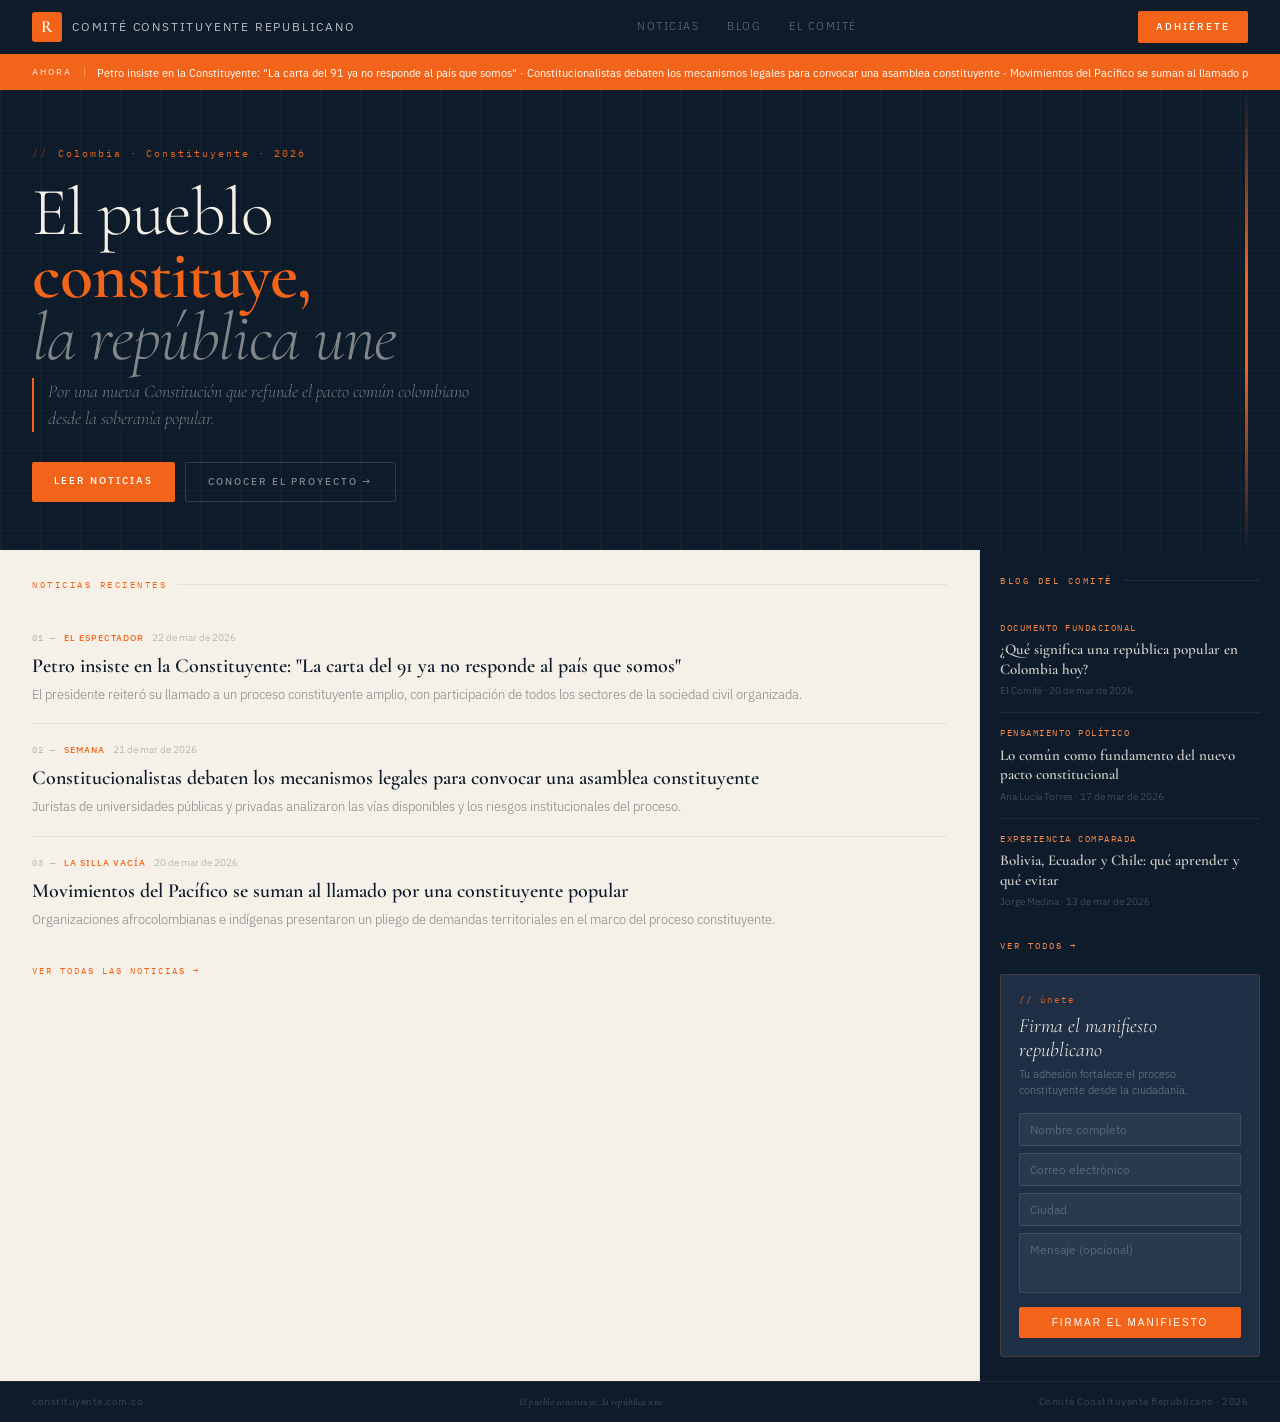
==== index.html @ 4c3dcda9 "Add files via upload" ====
<!DOCTYPE html>
<html lang="es">
<head>
  <meta charset="UTF-8" />
  <meta name="viewport" content="width=device-width, initial-scale=1.0" />
  <title>Comité Constituyente Republicano — El pueblo constituye, la república une</title>
  <meta name="description" content="Seguimos el debate y las voces hacia una nueva Constitución que refunde el pacto común colombiano desde la soberanía popular." />
  <link rel="preconnect" href="https://fonts.googleapis.com" />
  <link rel="preconnect" href="https://fonts.gstatic.com" crossorigin />
  <link href="https://fonts.googleapis.com/css2?family=Cormorant+Garamond:ital,wght@0,300;0,600;1,300;1,600&family=IBM+Plex+Sans:wght@300;400;500&family=IBM+Plex+Mono:wght@400&display=swap" rel="stylesheet" />
  <link rel="stylesheet" href="css/style.css" />
</head>
<body>

  <!-- NAV -->
  <nav class="nav">
    <div class="logo-wrap">
      <div class="logo-mark">R</div>
      <span class="logo-text">Comité Constituyente Republicano</span>
    </div>
    <div class="nav-links">
      <a href="#noticias">Noticias</a>
      <a href="blog.html">Blog</a>
      <a href="comite.html">El comité</a>
    </div>
    <a href="#adhiérete" class="nav-cta">Adhiérete</a>
  </nav>

  <!-- TICKER -->
  <div class="ticker" id="ticker">
    <span class="ticker-label">Ahora</span>
    <div class="ticker-pipe"></div>
    <div class="ticker-track">
      <span class="ticker-text" id="ticker-text">Cargando noticias recientes…</span>
    </div>
  </div>

  <!-- HERO -->
  <header class="hero">
    <div class="hero-grid"></div>
    <div class="hero-accent"></div>
    <div class="hero-eyebrow">Colombia · Constituyente · 2026</div>
    <h1>El pueblo<br><strong>constituye,</strong><br><em>la república une</em></h1>
    <p class="hero-lema">Por una nueva Constitución que refunde el pacto común colombiano desde la soberanía popular.</p>
    <div class="hero-btns">
      <a href="#noticias" class="btn-p">Leer noticias</a>
      <a href="comite.html" class="btn-s">Conocer el proyecto →</a>
    </div>
  </header>

  <!-- MAIN -->
  <div class="main">

    <!-- FEED DE NOTICIAS -->
    <section class="feed" id="noticias">
      <div class="sec-label"><span>Noticias recientes</span></div>
      <div id="noticias-lista">
        <p class="loading">Cargando noticias…</p>
      </div>
      <a href="noticias.html" class="ver-mas">Ver todas las noticias →</a>
    </section>

    <!-- SIDEBAR -->
    <aside class="sidebar">
      <div class="sec-label sec-label-dark"><span>Blog del comité</span></div>
      <div id="blog-lista">
        <p class="loading-dark">Cargando artículos…</p>
      </div>
      <a href="blog.html" class="ver-mas ver-mas-dark">Ver todos →</a>

      <!-- FORMULARIO -->
      <div class="adhiere" id="adhiérete">
        <div class="adhiere-eyebrow">// únete</div>
        <h3>Firma el manifiesto republicano</h3>
        <p>Tu adhesión fortalece el proceso constituyente desde la ciudadanía.</p>
        <form name="adhesion" method="POST" data-netlify="true" netlify-honeypot="bot-field">
          <input type="hidden" name="form-name" value="adhesion" />
          <p style="display:none"><input name="bot-field" /></p>
          <input type="text" name="nombre" placeholder="Nombre completo" required />
          <input type="email" name="email" placeholder="Correo electrónico" required />
          <input type="text" name="ciudad" placeholder="Ciudad" />
          <textarea name="mensaje" placeholder="Mensaje (opcional)"></textarea>
          <button type="submit">Firmar el manifiesto</button>
        </form>
      </div>
    </aside>

  </div>

  <!-- FOOTER -->
  <footer class="footer">
    <span>constituyente.com.co</span>
    <span class="footer-lema">El pueblo constituye, la república une</span>
    <span>Comité Constituyente Republicano · 2026</span>
  </footer>

  <script src="js/main.js"></script>
</body>
</html>
---- css/style.css ----
/* ============================================
   COMITÉ CONSTITUYENTE REPUBLICANO
   constituyente.com.co
   ============================================ */

@import url('https://fonts.googleapis.com/css2?family=Cormorant+Garamond:ital,wght@0,300;0,600;1,300;1,600&family=IBM+Plex+Sans:wght@300;400;500&family=IBM+Plex+Mono:wght@400&display=swap');

:root {
  --noche:    #0D1B2A;
  --noche2:   #162236;
  --noche3:   #1E2F45;
  --naranja:  #F26419;
  --naranja-suave: #F7894A;
  --crema:    #F5F0E8;
  --blanco:   #FFFFFF;
  --muted:    rgba(245,240,232,0.4);
  --borde:    rgba(245,240,232,0.08);
  --borde-claro: rgba(13,27,42,0.08);
}

* { box-sizing: border-box; margin: 0; padding: 0; }

body {
  background: var(--crema);
  color: var(--noche);
  font-family: 'IBM Plex Sans', sans-serif;
  font-size: 15px;
  line-height: 1.6;
}

/* ---- NAV ---- */
.nav {
  background: var(--noche);
  display: flex;
  align-items: center;
  justify-content: space-between;
  padding: 0 32px;
  height: 54px;
  position: sticky;
  top: 0;
  z-index: 100;
}
.logo-wrap { display: flex; align-items: center; gap: 10px; text-decoration: none; }
.logo-mark {
  width: 30px; height: 30px;
  background: var(--naranja);
  border-radius: 3px;
  display: flex; align-items: center; justify-content: center;
  font-family: 'Cormorant Garamond', serif;
  font-size: 17px; font-weight: 600; color: #fff;
  flex-shrink: 0;
}
.logo-text {
  font-size: 12px; font-weight: 400;
  letter-spacing: 1.8px; text-transform: uppercase;
  color: rgba(255,255,255,0.7);
}
.nav-links { display: flex; gap: 28px; }
.nav-links a {
  font-size: 11px; font-weight: 300;
  letter-spacing: 1.5px; text-transform: uppercase;
  color: rgba(255,255,255,0.4);
  text-decoration: none;
}
.nav-links a:hover { color: var(--naranja); }
.nav-cta {
  font-size: 10px; font-weight: 500;
  letter-spacing: 2px; text-transform: uppercase;
  background: var(--naranja); color: #fff;
  border: none; padding: 8px 18px;
  border-radius: 2px; cursor: pointer;
  text-decoration: none;
}
.nav-cta:hover { background: var(--naranja-suave); }

/* ---- TICKER ---- */
.ticker {
  background: var(--naranja);
  padding: 6px 32px;
  display: flex; align-items: center; gap: 12px;
  overflow: hidden;
}
.ticker-label {
  font-size: 9px; font-weight: 500;
  letter-spacing: 2px; text-transform: uppercase;
  color: rgba(255,255,255,0.7); white-space: nowrap;
}
.ticker-pipe { width: 1px; height: 10px; background: rgba(255,255,255,0.3); }
.ticker-track { overflow: hidden; flex: 1; }
.ticker-text { font-size: 11px; color: #fff; white-space: nowrap; }

/* ---- HERO ---- */
.hero {
  background: var(--noche);
  padding: 56px 32px 48px;
  position: relative; overflow: hidden;
}
.hero-grid {
  position: absolute; inset: 0; pointer-events: none;
  background-image:
    linear-gradient(rgba(245,240,232,0.03) 1px, transparent 1px),
    linear-gradient(90deg, rgba(245,240,232,0.03) 1px, transparent 1px);
  background-size: 40px 40px;
}
.hero-accent {
  position: absolute; right: 32px; top: 0; bottom: 0; width: 3px;
  background: linear-gradient(180deg, transparent, var(--naranja) 40%, var(--naranja) 60%, transparent);
}
.hero-eyebrow {
  font-family: 'IBM Plex Mono', monospace;
  font-size: 10px; color: var(--naranja);
  letter-spacing: 2px; margin-bottom: 20px;
  display: flex; align-items: center; gap: 10px;
}
.hero-eyebrow::before { content: '//'; opacity: 0.5; }
.hero h1 {
  font-family: 'Cormorant Garamond', serif;
  font-weight: 300; font-size: 68px;
  line-height: 0.92; letter-spacing: -1px;
  color: var(--crema); max-width: 560px; margin-bottom: 8px;
}
.hero h1 strong { font-weight: 600; color: var(--naranja); }
.hero h1 em { font-style: italic; color: rgba(245,240,232,0.5); font-weight: 300; }
.hero-lema {
  font-family: 'Cormorant Garamond', serif;
  font-style: italic; font-weight: 300; font-size: 18px;
  color: rgba(245,240,232,0.45);
  margin-bottom: 30px; line-height: 1.5;
  border-left: 2px solid var(--naranja);
  padding-left: 14px; max-width: 440px;
}
.hero-btns { display: flex; gap: 10px; flex-wrap: wrap; }
.btn-p {
  font-size: 10px; font-weight: 500;
  letter-spacing: 2px; text-transform: uppercase;
  background: var(--naranja); color: #fff;
  border: none; padding: 11px 22px;
  border-radius: 2px; cursor: pointer;
  text-decoration: none; display: inline-block;
}
.btn-p:hover { background: var(--naranja-suave); }
.btn-s {
  font-size: 10px; font-weight: 500;
  letter-spacing: 2px; text-transform: uppercase;
  background: transparent; color: rgba(245,240,232,0.5);
  border: 1px solid rgba(245,240,232,0.15);
  padding: 11px 22px; border-radius: 2px; cursor: pointer;
  text-decoration: none; display: inline-block;
}
.btn-s:hover { color: var(--crema); border-color: rgba(245,240,232,0.4); }

/* ---- MAIN GRID ---- */
.main {
  display: grid;
  grid-template-columns: 1fr 300px;
  min-height: 500px;
}

/* ---- FEED ---- */
.feed { padding: 28px 32px; border-right: 1px solid var(--borde-claro); }
.sec-label {
  display: flex; align-items: center; gap: 10px; margin-bottom: 20px;
}
.sec-label span {
  font-family: 'IBM Plex Mono', monospace;
  font-size: 9px; letter-spacing: 2.5px; text-transform: uppercase;
  color: var(--naranja);
}
.sec-label::after { content: ''; flex: 1; height: 1px; background: var(--borde-claro); }
.sec-label-dark span { color: var(--naranja-suave); }
.sec-label-dark::after { background: var(--borde); }

.noticia { padding: 18px 0; border-bottom: 1px solid var(--borde-claro); cursor: pointer; }
.noticia:last-of-type { border-bottom: none; }
.noticia-meta { display: flex; align-items: center; gap: 8px; margin-bottom: 8px; }
.noticia-num {
  font-family: 'IBM Plex Mono', monospace;
  font-size: 9px; color: rgba(13,27,42,0.25); letter-spacing: 1px;
}
.noticia-fuente {
  font-size: 9px; font-weight: 500;
  letter-spacing: 1px; text-transform: uppercase;
  color: var(--naranja);
}
.noticia-fecha { font-size: 10px; color: rgba(13,27,42,0.35); font-weight: 300; }
.noticia-titulo {
  font-family: 'Cormorant Garamond', serif;
  font-size: 20px; font-weight: 600;
  color: var(--noche); line-height: 1.2; margin-bottom: 6px;
  text-decoration: none; display: block;
}
.noticia:hover .noticia-titulo { color: var(--naranja); }
.noticia-desc {
  font-size: 13px; font-weight: 300;
  color: rgba(13,27,42,0.5); line-height: 1.65;
}

.loading { font-size: 13px; color: rgba(13,27,42,0.35); padding: 20px 0; }
.loading-dark { font-size: 13px; color: rgba(245,240,232,0.25); padding: 20px 0; }

/* ---- SIDEBAR ---- */
.sidebar { padding: 24px 20px; background: var(--noche); }

.blog-card { padding: 13px 0; border-bottom: 1px solid var(--borde); cursor: pointer; }
.blog-card:last-of-type { border-bottom: none; }
.blog-cat {
  font-family: 'IBM Plex Mono', monospace;
  font-size: 9px; letter-spacing: 1.5px; text-transform: uppercase;
  color: var(--naranja-suave); margin-bottom: 5px;
}
.blog-titulo {
  font-family: 'Cormorant Garamond', serif;
  font-size: 15px; font-weight: 600;
  color: rgba(245,240,232,0.85); line-height: 1.3; margin-bottom: 4px;
  text-decoration: none; display: block;
}
.blog-card:hover .blog-titulo { color: var(--naranja); }
.blog-autor { font-size: 10px; font-weight: 300; color: rgba(245,240,232,0.3); }

/* ---- ADHESIÓN ---- */
.adhiere {
  background: var(--noche3);
  border: 1px solid rgba(242,100,25,0.2);
  border-radius: 3px; padding: 18px; margin-top: 18px;
}
.adhiere-eyebrow {
  font-family: 'IBM Plex Mono', monospace;
  font-size: 9px; letter-spacing: 2px;
  color: var(--naranja); margin-bottom: 6px;
}
.adhiere h3 {
  font-family: 'Cormorant Garamond', serif;
  font-style: italic; font-weight: 300;
  font-size: 20px; color: var(--crema);
  line-height: 1.2; margin-bottom: 4px;
}
.adhiere p {
  font-size: 11px; font-weight: 300;
  color: rgba(245,240,232,0.4); line-height: 1.5; margin-bottom: 14px;
}
.adhiere input, .adhiere textarea {
  width: 100%;
  background: rgba(255,255,255,0.05);
  border: 1px solid rgba(245,240,232,0.1);
  border-radius: 2px; padding: 8px 10px;
  font-size: 12px; color: var(--crema);
  font-family: 'IBM Plex Sans', sans-serif;
  margin-bottom: 7px; outline: none;
}
.adhiere input::placeholder, .adhiere textarea::placeholder {
  color: rgba(245,240,232,0.25);
}
.adhiere input:focus, .adhiere textarea:focus {
  border-color: rgba(242,100,25,0.4);
}
.adhiere textarea { height: 60px; resize: none; }
.adhiere button {
  width: 100%; background: var(--naranja); color: #fff;
  font-size: 10px; font-weight: 500;
  letter-spacing: 2px; text-transform: uppercase;
  border: none; border-radius: 2px; padding: 10px; cursor: pointer;
}
.adhiere button:hover { background: var(--naranja-suave); }

/* ---- VER MÁS ---- */
.ver-mas {
  font-family: 'IBM Plex Mono', monospace;
  font-size: 9px; font-weight: 400;
  letter-spacing: 2px; text-transform: uppercase;
  color: var(--naranja); cursor: pointer;
  margin-top: 16px; display: inline-block;
  text-decoration: none;
}
.ver-mas:hover { text-decoration: underline; }
.ver-mas-dark { color: var(--naranja-suave); }

/* ---- FOOTER ---- */
.footer {
  background: var(--noche);
  border-top: 1px solid var(--borde);
  display: flex; align-items: center; justify-content: space-between;
  padding: 12px 32px;
  flex-wrap: wrap; gap: 8px;
}
.footer span { font-size: 10px; color: rgba(245,240,232,0.2); letter-spacing: 0.5px; }
.footer-lema {
  font-family: 'Cormorant Garamond', serif;
  font-style: italic; font-size: 12px;
  color: rgba(245,240,232,0.3) !important;
}

/* ---- PÁGINAS INTERNAS ---- */
.page-header {
  background: var(--noche); padding: 48px 32px 40px;
  border-bottom: 1px solid var(--borde);
}
.page-header .hero-eyebrow { margin-bottom: 12px; }
.page-header h1 {
  font-family: 'Cormorant Garamond', serif;
  font-size: 48px; font-weight: 300;
  color: var(--crema); line-height: 1;
}
.page-header h1 strong { color: var(--naranja); font-weight: 600; }
.page-content { max-width: 720px; margin: 0 auto; padding: 40px 32px; }
.page-content h2 {
  font-family: 'Cormorant Garamond', serif;
  font-size: 28px; font-weight: 600; margin-bottom: 14px; color: var(--noche);
}
.page-content p {
  font-size: 15px; font-weight: 300;
  line-height: 1.75; color: rgba(13,27,42,0.7);
  margin-bottom: 18px;
}
.article-grid {
  display: grid; grid-template-columns: repeat(auto-fill, minmax(280px, 1fr));
  gap: 20px; padding: 32px;
}
.article-card {
  background: #fff; border: 1px solid var(--borde-claro);
  border-radius: 3px; padding: 20px;
  text-decoration: none; display: block;
  border-top: 3px solid var(--naranja);
}
.article-card:hover { border-top-color: var(--noche); }
.article-card .blog-cat { color: var(--naranja); margin-bottom: 8px; }
.article-card .blog-titulo { font-size: 18px; color: var(--noche); margin-bottom: 8px; }
.article-card .blog-autor { color: rgba(13,27,42,0.4); }

/* ---- RESPONSIVE ---- */
@media (max-width: 768px) {
  .nav-links { display: none; }
  .logo-text { font-size: 10px; letter-spacing: 1px; }
  .hero h1 { font-size: 44px; }
  .main { grid-template-columns: 1fr; }
  .sidebar { border-top: 1px solid var(--borde); }
  .footer { justify-content: center; text-align: center; }
}
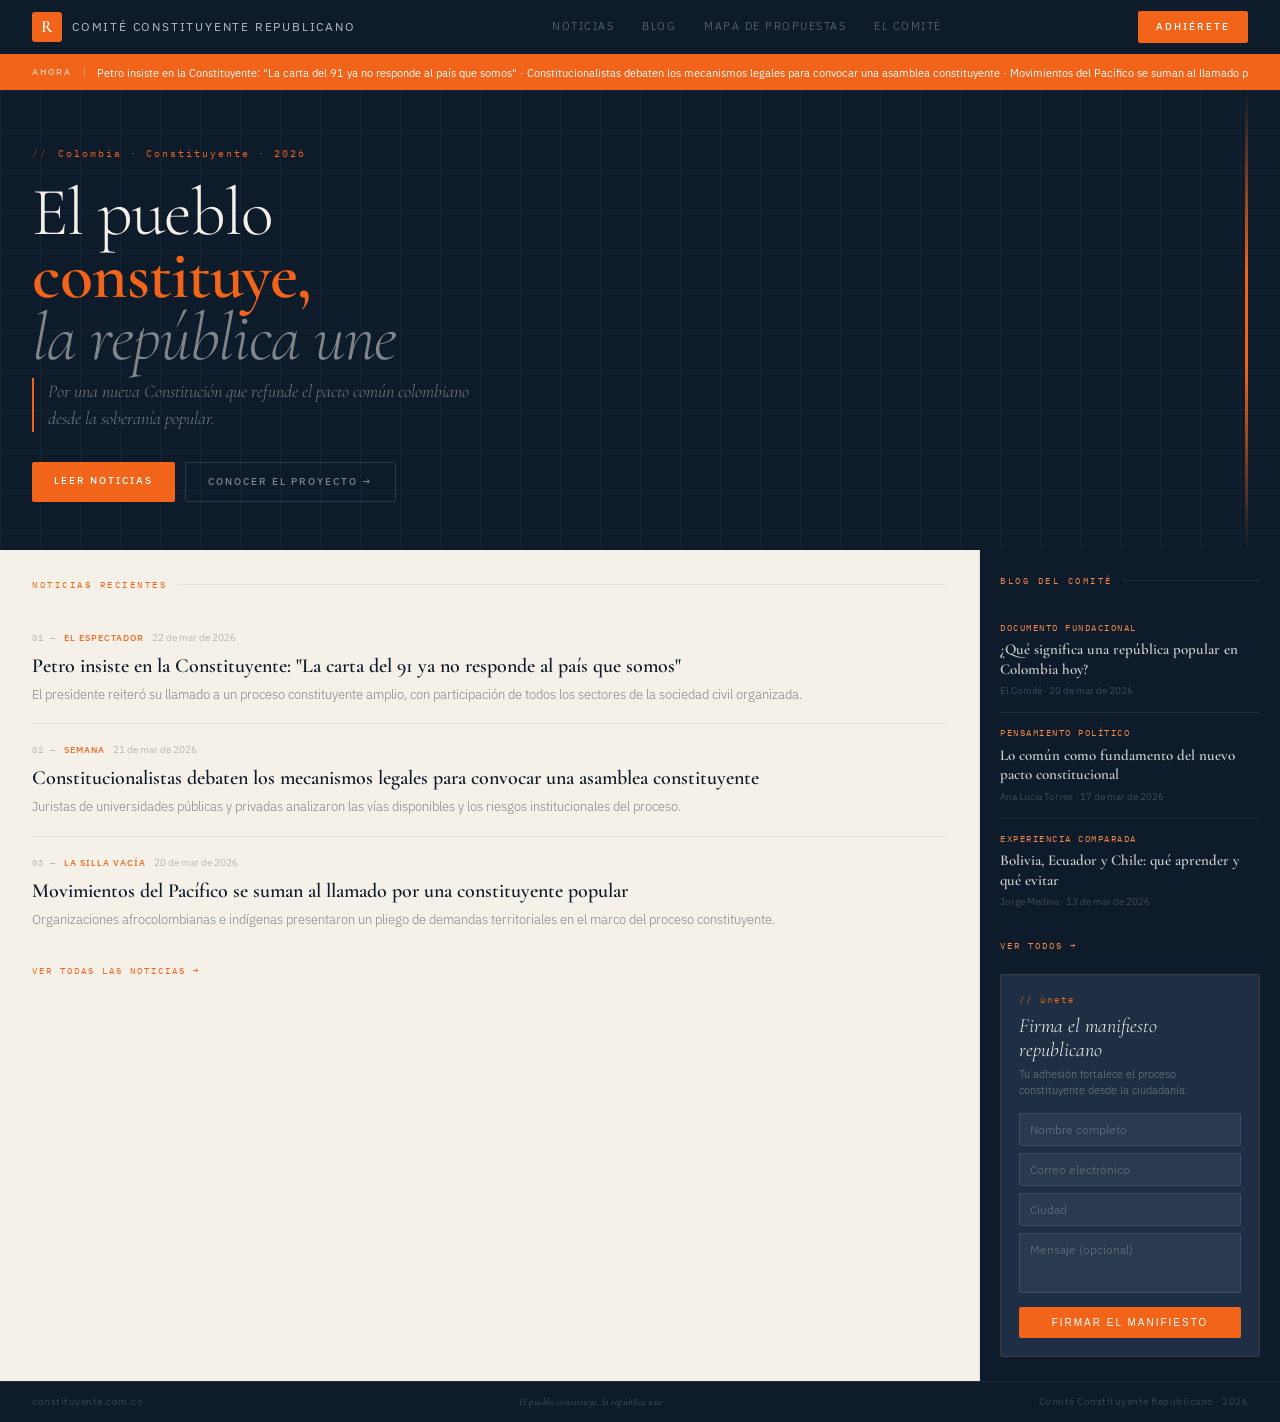
==== commit 8fe46bbb: "Add link to 'Mapa de propuestas' in navigation" ====
--- a/index.html
+++ b/index.html
@@ -21,6 +21,7 @@
     <div class="nav-links">
       <a href="#noticias">Noticias</a>
       <a href="blog.html">Blog</a>
+      <a href="mapa.html">Mapa de propuestas</a>
       <a href="comite.html">El comité</a>
     </div>
     <a href="#adhiérete" class="nav-cta">Adhiérete</a>
